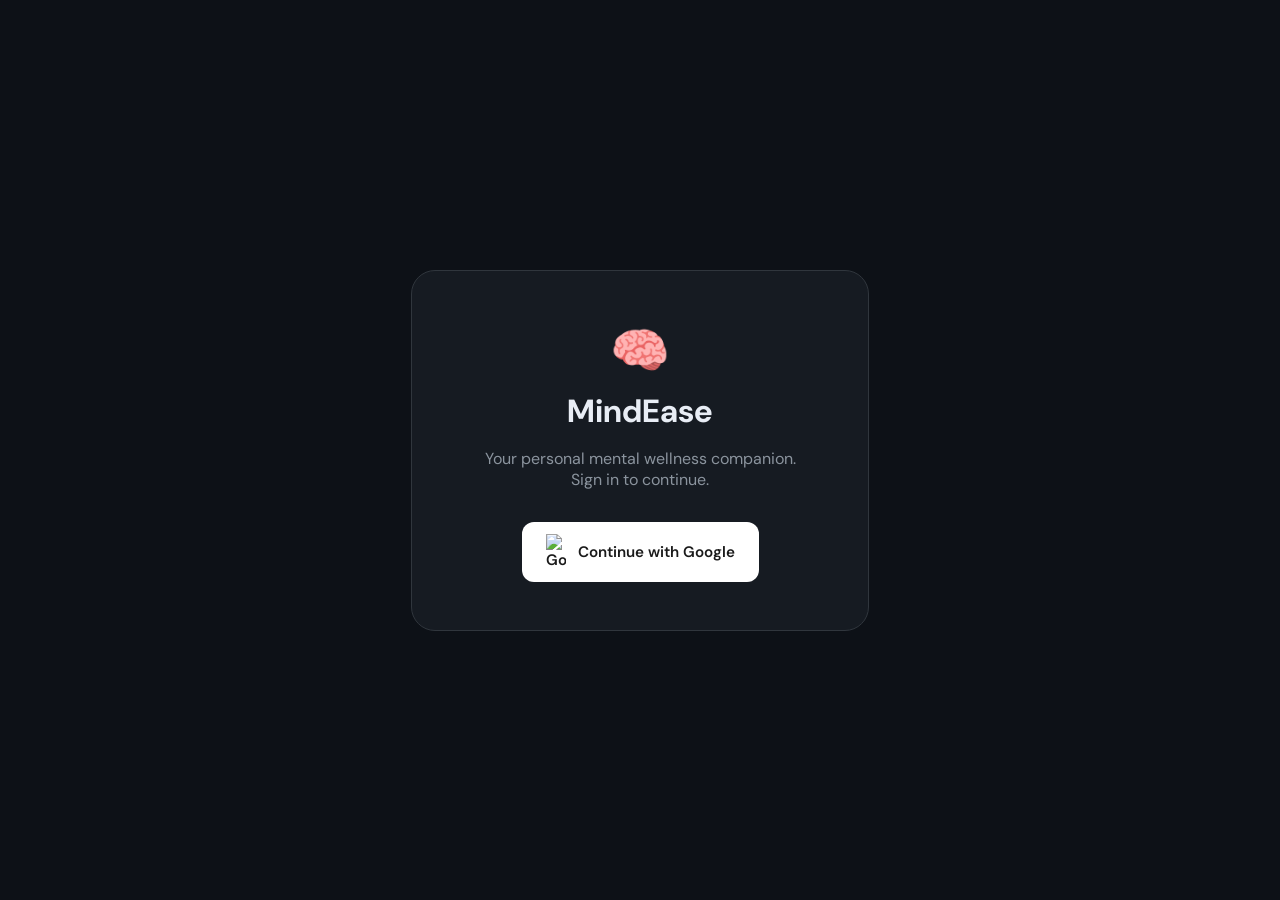
==== templates/login.html @ 98074fcd "added login.html" ====
<!DOCTYPE html>
<html lang="en">
<head>
  <meta charset="UTF-8"/>
  <title>MindEase — Sign In</title>
  <link href="https://fonts.googleapis.com/css2?family=DM+Sans:wght@400;600&display=swap" rel="stylesheet"/>
  <style>
    body { margin:0; min-height:100vh; display:flex; align-items:center;
           justify-content:center; background:#0d1117; font-family:'DM Sans',sans-serif; }
    .card { background:#161b22; border:1px solid #30363d; border-radius:1.5rem;
            padding:3rem; text-align:center; max-width:360px; width:90%; }
    .icon { font-size:3rem; }
    h1 { color:#e8edf5; margin:.5rem 0; }
    p  { color:#8b949e; margin-bottom:2rem; }
    .btn-google {
      display:inline-flex; align-items:center; gap:.75rem;
      background:#fff; color:#1a1a1a; font-weight:600; font-size:.95rem;
      padding:.75rem 1.5rem; border-radius:.75rem; text-decoration:none;
      transition:opacity .2s;
    }
    .btn-google:hover { opacity:.9; }
    .btn-google img { width:20px; }
  </style>
</head>
<body>
  <div class="card">
    <div class="icon">🧠</div>
    <h1>MindEase</h1>
    <p>Your personal mental wellness companion.<br/>Sign in to continue.</p>
    <a href="/auth/login" class="btn-google">
      <img src="https://www.gstatic.com/firebasejs/ui/2.0.0/images/auth/google.svg" alt="Google"/>
      Continue with Google
    </a>
  </div>
</body>
</html>
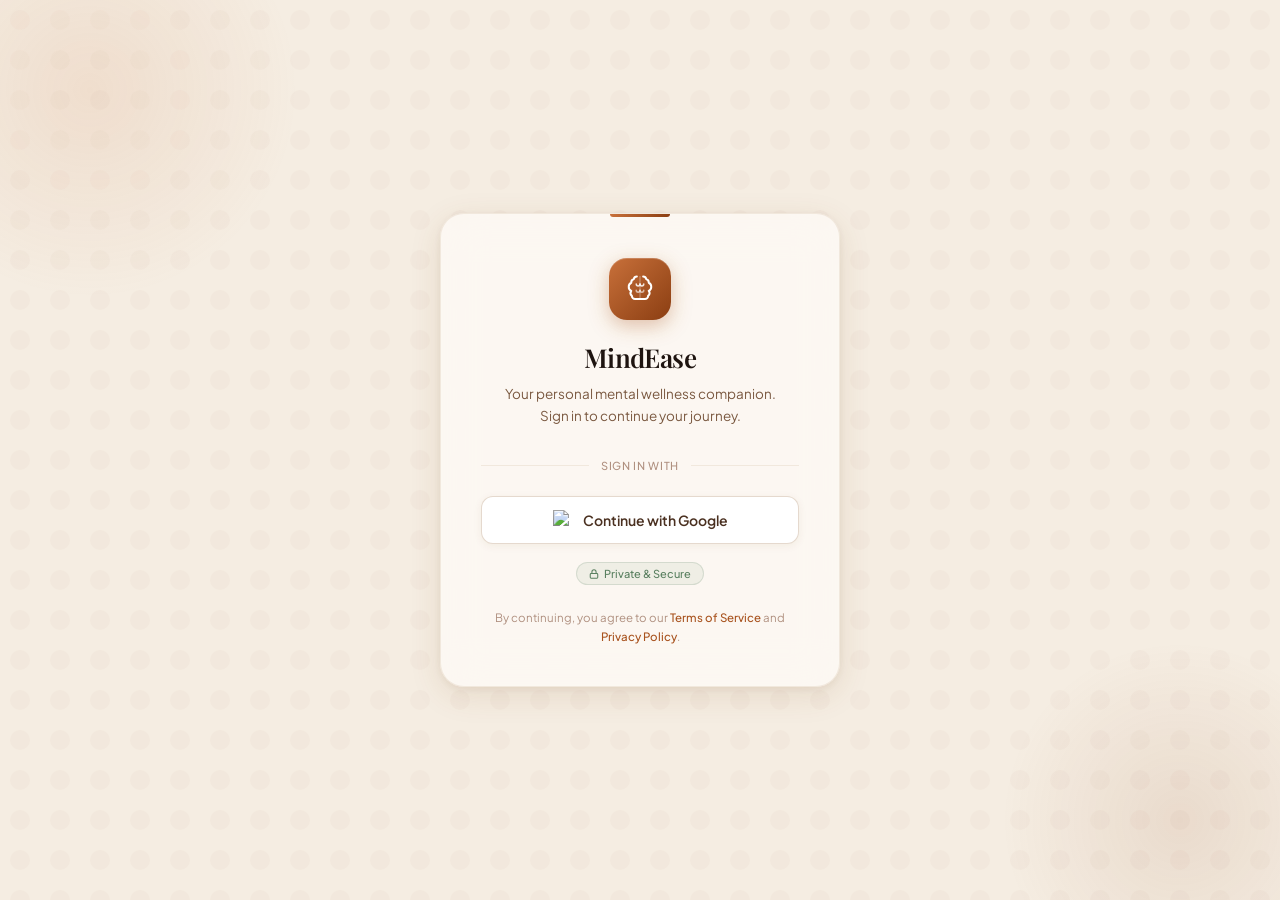
==== commit 726fff12: "main" ====
--- a/templates/login.html
+++ b/templates/login.html
@@ -2,35 +2,236 @@
 <html lang="en">
 <head>
   <meta charset="UTF-8"/>
+  <meta name="viewport" content="width=device-width, initial-scale=1.0"/>
   <title>MindEase — Sign In</title>
-  <link href="https://fonts.googleapis.com/css2?family=DM+Sans:wght@400;600&display=swap" rel="stylesheet"/>
+  <link href="https://fonts.googleapis.com/css2?family=Playfair+Display:ital,wght@0,500;0,600;1,400&family=Plus+Jakarta+Sans:wght@300;400;500;600&display=swap" rel="stylesheet"/>
   <style>
-    body { margin:0; min-height:100vh; display:flex; align-items:center;
-           justify-content:center; background:#0d1117; font-family:'DM Sans',sans-serif; }
-    .card { background:#161b22; border:1px solid #30363d; border-radius:1.5rem;
-            padding:3rem; text-align:center; max-width:360px; width:90%; }
-    .icon { font-size:3rem; }
-    h1 { color:#e8edf5; margin:.5rem 0; }
-    p  { color:#8b949e; margin-bottom:2rem; }
+    *, *::before, *::after { box-sizing: border-box; margin: 0; padding: 0; }
+
+    :root {
+      --terra-400: #c8703a;
+      --terra-500: #a8521e;
+      --terra-600: #8b3e12;
+      --ink-900:   #1e1410;
+      --ink-700:   #4a3020;
+      --ink-500:   #7a5840;
+      --ink-300:   #b09080;
+      --bg-root:   #f5ede2;
+      --bg-panel:  #fdf9f5;
+      --bg-card:   #ffffff;
+      --bg-glass:  rgba(253,249,245,0.85);
+      --br-soft:   rgba(180,140,100,0.15);
+      --br-mid:    rgba(160,120,80,0.28);
+      --sh-md:     0 8px 32px rgba(120,70,20,0.12), 0 2px 8px rgba(120,70,20,0.07);
+      --sh-glow:   0 0 0 3px rgba(168,82,30,0.15), 0 6px 28px rgba(168,82,30,0.18);
+    }
+
+    body {
+      min-height: 100vh;
+      display: flex;
+      align-items: center;
+      justify-content: center;
+      background: var(--bg-root);
+      font-family: 'Plus Jakarta Sans', sans-serif;
+      position: relative;
+      overflow: hidden;
+    }
+
+    /* Soft background blobs */
+    body::before {
+      content: '';
+      position: fixed;
+      top: -120px; left: -120px;
+      width: 420px; height: 420px;
+      background: radial-gradient(circle, rgba(200,112,58,0.12) 0%, transparent 70%);
+      border-radius: 50%;
+      pointer-events: none;
+    }
+    body::after {
+      content: '';
+      position: fixed;
+      bottom: -100px; right: -80px;
+      width: 360px; height: 360px;
+      background: radial-gradient(circle, rgba(139,62,18,0.10) 0%, transparent 70%);
+      border-radius: 50%;
+      pointer-events: none;
+    }
+
+    /* Dot texture overlay */
+    .bg-texture {
+      position: fixed; inset: 0; pointer-events: none;
+      background: url("data:image/svg+xml,%3Csvg width='40' height='40' viewBox='0 0 40 40' xmlns='http://www.w3.org/2000/svg'%3E%3Cg fill='%23a07850' fill-opacity='0.035'%3E%3Ccircle cx='20' cy='20' r='10'/%3E%3C/g%3E%3C/svg%3E");
+    }
+
+    /* Card */
+    .card {
+      background: var(--bg-glass);
+      backdrop-filter: blur(20px);
+      border: 1px solid var(--br-soft);
+      border-radius: 24px;
+      padding: 44px 40px 40px;
+      text-align: center;
+      max-width: 400px;
+      width: 90%;
+      box-shadow: var(--sh-md);
+      position: relative;
+      animation: cardIn 0.5s cubic-bezier(.34,1.26,.64,1) both;
+    }
+    @keyframes cardIn {
+      from { opacity: 0; transform: translateY(24px) scale(0.97); }
+      to   { opacity: 1; transform: translateY(0) scale(1); }
+    }
+
+    /* Top accent bar */
+    .card::before {
+      content: '';
+      position: absolute;
+      top: 0; left: 50%; transform: translateX(-50%);
+      width: 60px; height: 3px;
+      background: linear-gradient(90deg, var(--terra-400), var(--terra-600));
+      border-radius: 0 0 4px 4px;
+    }
+
+    /* Logo icon */
+    .logo-wrap {
+      display: flex;
+      justify-content: center;
+      margin-bottom: 20px;
+    }
+    .logo-icon {
+      width: 62px; height: 62px;
+      background: linear-gradient(135deg, var(--terra-400), var(--terra-600));
+      border-radius: 18px;
+      display: flex; align-items: center; justify-content: center;
+      box-shadow: 0 6px 20px rgba(168,82,30,0.35), inset 0 1px 0 rgba(255,255,255,0.2);
+      animation: iconPop 0.6s 0.15s cubic-bezier(.34,1.56,.64,1) both;
+    }
+    @keyframes iconPop {
+      from { opacity: 0; transform: scale(0.7); }
+      to   { opacity: 1; transform: scale(1); }
+    }
+
+    /* Title */
+    h1 {
+      font-family: 'Playfair Display', serif;
+      font-size: 26px; font-weight: 600;
+      color: var(--ink-900);
+      letter-spacing: -0.02em;
+      margin-bottom: 8px;
+    }
+    .tagline {
+      font-size: 13.5px;
+      color: var(--ink-500);
+      line-height: 1.65;
+      margin-bottom: 32px;
+    }
+
+    /* Divider */
+    .divider {
+      display: flex; align-items: center; gap: 12px;
+      margin-bottom: 24px;
+    }
+    .divider::before, .divider::after {
+      content: ''; flex: 1; height: 1px;
+      background: var(--br-soft);
+    }
+    .divider span {
+      font-size: 11px; color: var(--ink-300);
+      font-weight: 500; letter-spacing: 0.06em; text-transform: uppercase;
+    }
+
+    /* Google button */
     .btn-google {
-      display:inline-flex; align-items:center; gap:.75rem;
-      background:#fff; color:#1a1a1a; font-weight:600; font-size:.95rem;
-      padding:.75rem 1.5rem; border-radius:.75rem; text-decoration:none;
-      transition:opacity .2s;
-    }
-    .btn-google:hover { opacity:.9; }
-    .btn-google img { width:20px; }
+      display: flex; align-items: center; justify-content: center; gap: 10px;
+      background: var(--bg-card);
+      border: 1.5px solid var(--br-mid);
+      border-radius: 12px;
+      color: var(--ink-700);
+      font-family: 'Plus Jakarta Sans', sans-serif;
+      font-size: 14px; font-weight: 600;
+      padding: 13px 20px;
+      text-decoration: none;
+      width: 100%;
+      box-shadow: 0 2px 8px rgba(120,70,20,0.07);
+      transition: transform 0.18s cubic-bezier(.34,1.56,.64,1), box-shadow 0.18s, border-color 0.18s;
+      cursor: pointer;
+    }
+    .btn-google:hover {
+      transform: translateY(-2px);
+      box-shadow: 0 6px 20px rgba(120,70,20,0.13);
+      border-color: var(--terra-400);
+    }
+    .btn-google:active { transform: scale(0.98); }
+    .btn-google img { width: 20px; height: 20px; }
+
+    /* Footer note */
+    .footer-note {
+      margin-top: 24px;
+      font-size: 11.5px;
+      color: var(--ink-300);
+      line-height: 1.6;
+    }
+    .footer-note a {
+      color: var(--terra-500);
+      text-decoration: none;
+      font-weight: 500;
+    }
+    .footer-note a:hover { text-decoration: underline; }
+
+    /* Privacy badge */
+    .privacy {
+      display: inline-flex; align-items: center; gap: 5px;
+      background: rgba(90,128,96,0.08);
+      border: 1px solid rgba(90,128,96,0.18);
+      border-radius: 20px;
+      padding: 4px 12px;
+      font-size: 11px;
+      color: #5a8060;
+      font-weight: 500;
+      margin-top: 18px;
+    }
   </style>
 </head>
 <body>
+  <div class="bg-texture"></div>
+
   <div class="card">
-    <div class="icon">🧠</div>
+
+    <!-- Logo -->
+    <div class="logo-wrap">
+      <div class="logo-icon">
+        <svg width="30" height="30" viewBox="0 0 24 24" fill="none" stroke="#fff" stroke-width="1.6" stroke-linecap="round" stroke-linejoin="round">
+          <path d="M9.5 2a2.5 2.5 0 0 0-2.45 2A3 3 0 0 0 5 7a3.5 3.5 0 0 0-2 3.2A3.5 3.5 0 0 0 5 13.5a3 3 0 0 0 .5 4A2.5 2.5 0 0 0 8 20h4"/>
+          <path d="M14.5 2a2.5 2.5 0 0 1 2.45 2A3 3 0 0 1 19 7a3.5 3.5 0 0 1 2 3.2 3.5 3.5 0 0 1-2 3.3 3 3 0 0 1-.5 4A2.5 2.5 0 0 1 16 20h-4"/>
+          <line x1="12" y1="2" x2="12" y2="20" stroke="rgba(255,255,255,0.3)" stroke-width="1"/>
+          <path d="M9 8c0 1 .5 1.5 1.5 1.5S12 9 12 8" stroke="rgba(255,255,255,0.85)" stroke-width="1.2"/>
+          <path d="M15 8c0 1-.5 1.5-1.5 1.5S12 9 12 8" stroke="rgba(255,255,255,0.85)" stroke-width="1.2"/>
+          <path d="M9 13c0 1 .5 1.5 1.5 1.5S12 14 12 13" stroke="rgba(255,255,255,0.6)" stroke-width="1.2"/>
+          <path d="M15 13c0 1-.5 1.5-1.5 1.5S12 14 12 13" stroke="rgba(255,255,255,0.6)" stroke-width="1.2"/>
+        </svg>
+      </div>
+    </div>
+
     <h1>MindEase</h1>
-    <p>Your personal mental wellness companion.<br/>Sign in to continue.</p>
+    <p class="tagline">Your personal mental wellness companion.<br/>Sign in to continue your journey.</p>
+
+    <div class="divider"><span>Sign in with</span></div>
+
     <a href="/auth/login" class="btn-google">
       <img src="https://www.gstatic.com/firebasejs/ui/2.0.0/images/auth/google.svg" alt="Google"/>
       Continue with Google
     </a>
+
+    <div class="privacy">
+      <svg width="10" height="10" viewBox="0 0 24 24" fill="none" stroke="currentColor" stroke-width="2.5"><rect x="3" y="11" width="18" height="11" rx="2"/><path d="M7 11V7a5 5 0 0 1 10 0v4"/></svg>
+      Private &amp; Secure
+    </div>
+
+    <p class="footer-note">
+      By continuing, you agree to our
+      <a href="#">Terms of Service</a> and <a href="#">Privacy Policy</a>.
+    </p>
+
   </div>
 </body>
 </html>
